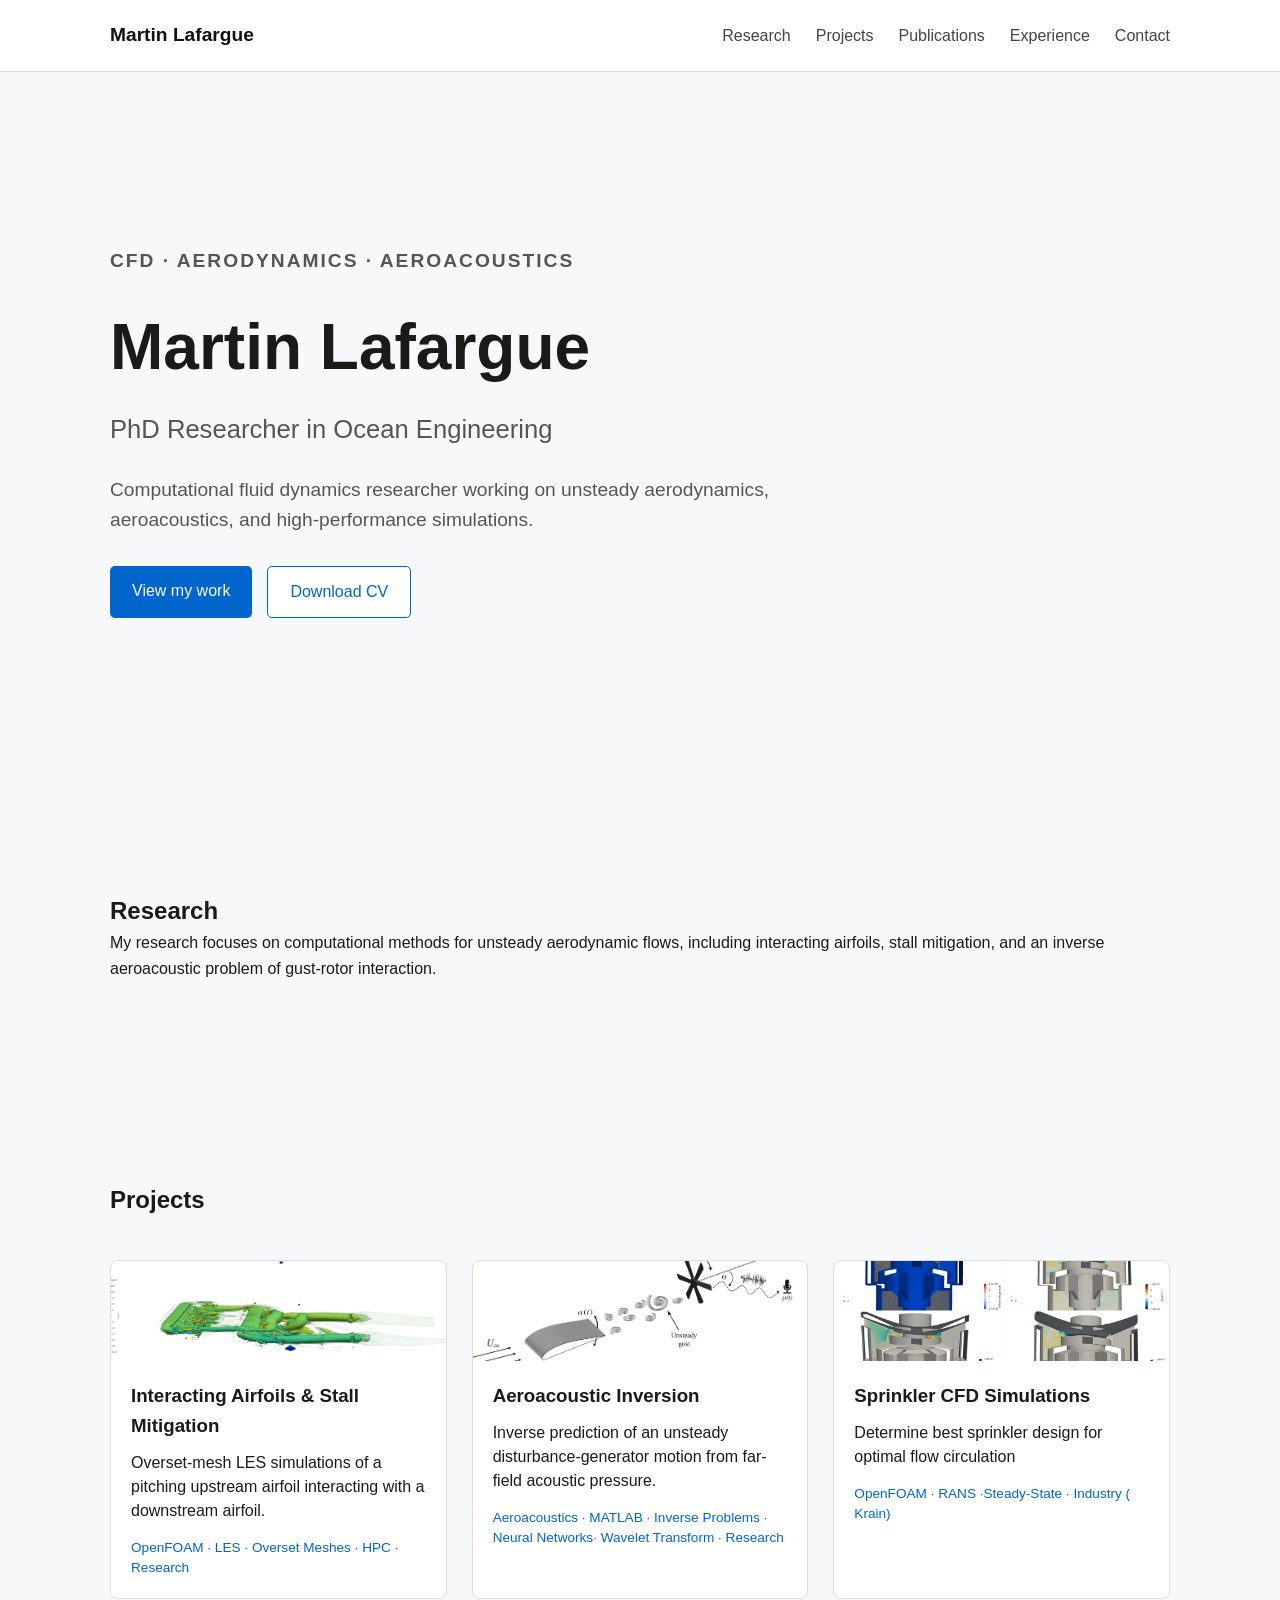
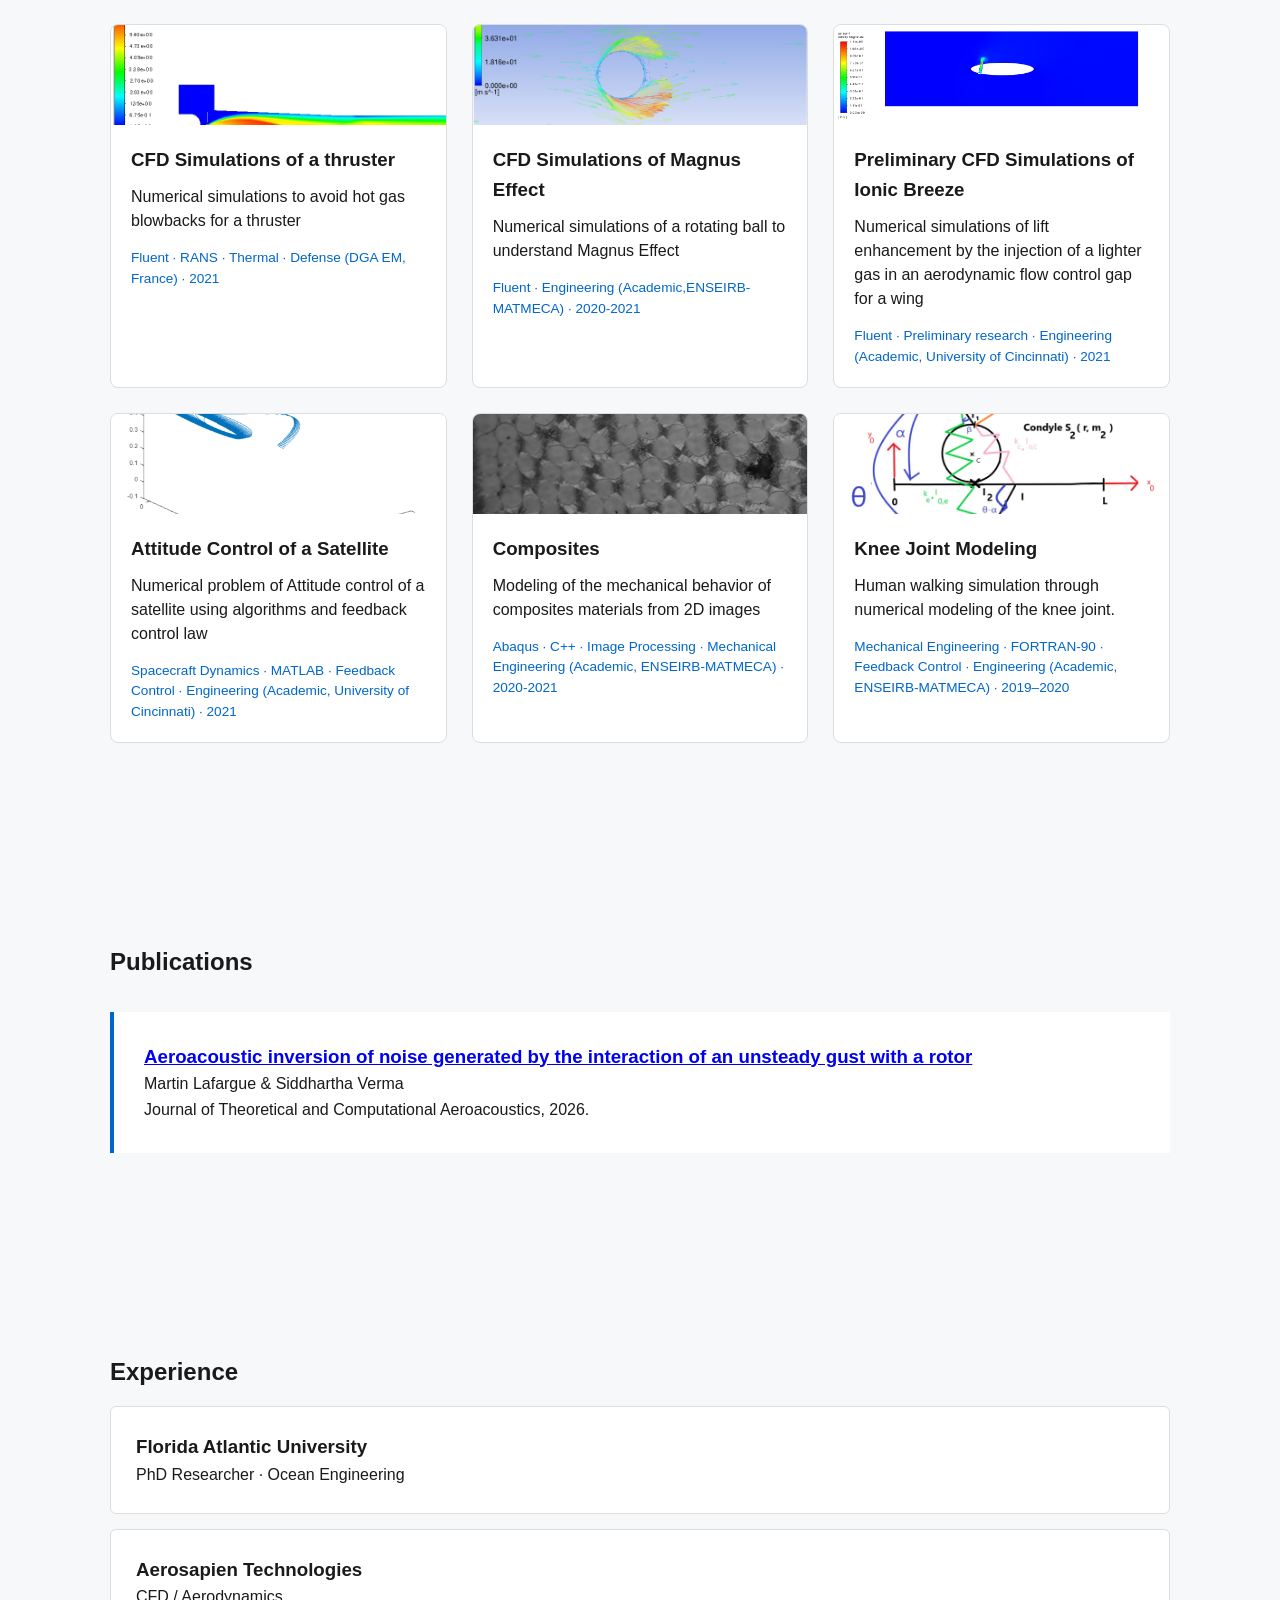
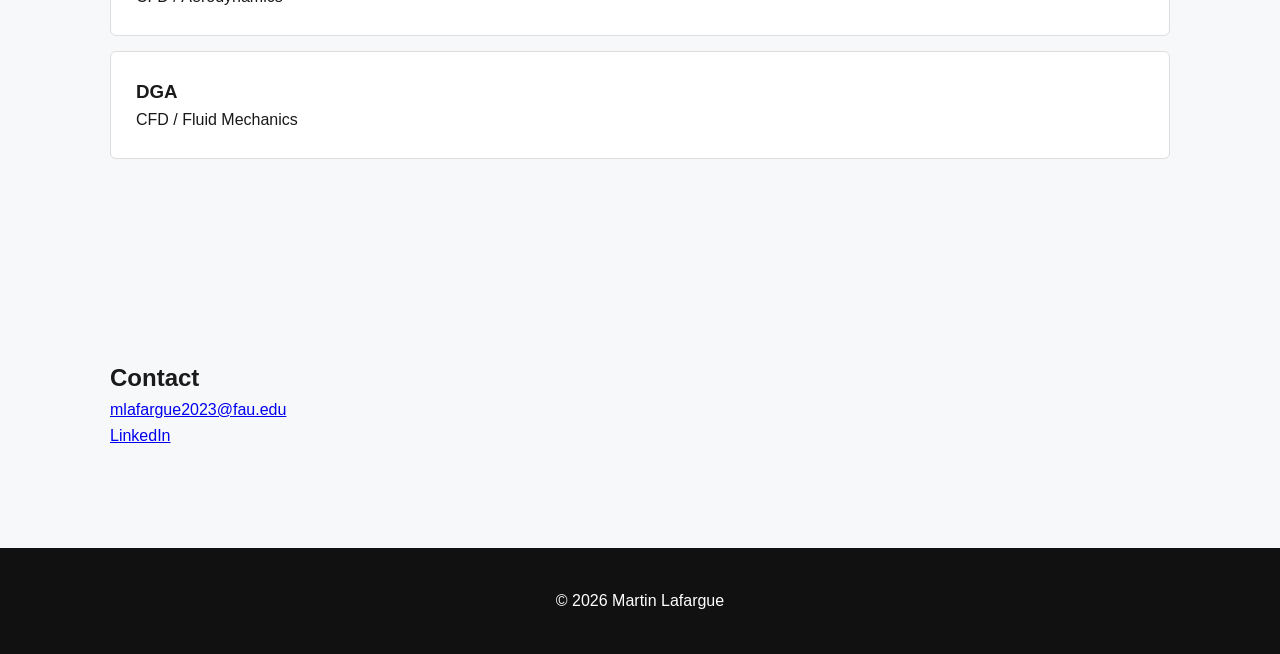
==== index.html @ ca2415ce "initial website" ====
<!DOCTYPE html>
<html lang="en">
<head>
    <meta charset="UTF-8">
    <meta name="viewport" content="width=device-width, initial-scale=1.0">

    <title>Martin Lafargue | CFD & Aerodynamics</title>

    <link rel="stylesheet" href="style.css">
</head>

<body>

<header>
    <nav>
        <a href="#home" class="logo">Martin Lafargue</a>

        <div class="nav-links">
            <a href="#research">Research</a>
            <a href="#projects">Projects</a>
            <a href="#publications">Publications</a>
            <a href="#experience">Experience</a>
            <a href="#contact">Contact</a>
        </div>
    </nav>
</header>


<main>

<section id="home" class="hero">

    <div class="hero-text">

        <p class="eyebrow">
            CFD · AERODYNAMICS · AEROACOUSTICS
        </p>

        <h1>
            Martin Lafargue
        </h1>

        <h2>
            PhD Researcher in Ocean Engineering
        </h2>

        <p>
            Computational fluid dynamics researcher working on
            unsteady aerodynamics, aeroacoustics,
            and high-performance simulations.
        </p>

        <div class="buttons">
            <a href="#projects" class="button">
                View my work
            </a>

            <a href="Martin_Lafargue_Resume.pdf" class="button secondary">
                Download CV
            </a>
        </div>

    </div>

</section>


<section id="research">

    <h2>Research</h2>

    <p>
        My research focuses on computational methods for unsteady
        aerodynamic flows, including interacting airfoils, stall
        mitigation, and an inverse aeroacoustic problem of gust-rotor interaction.
        
    </p>

</section>


<section id="projects">

    <h2>Projects</h2>

    <div class="projects">

      
         <article class="project">

           <div class="project-image">
            <img src="images/Q_crit.png"
                 alt="Q criterion colored by vorticity of two interacting airfoils">

            <a href="projects/inversion.html" class="project-overlay">
                <span>View Project →</span>
        </a>
	 
	   </div>
	       <div class="project-content">


	      <h3>Interacting Airfoils & Stall Mitigation</h3>

            <p>
                Overset-mesh LES simulations of a pitching upstream
                airfoil interacting with a downstream airfoil.
            </p>

            <p class="tags">
                OpenFOAM · LES · Overset Meshes · HPC · Research
            </p>
 	</div>
        </article>

        
        
           
        
        <article class="project">

           <div class="project-image">
            <img src="images/Paper_Setup_v5.png"
                 alt="Aeroacoustic Inversion">

            <a href="projects/inversion.html" class="project-overlay">
                <span>View Project →</span>
        </a>
	 
	   </div>
	       <div class="project-content">


	     <h3>Aeroacoustic Inversion</h3>

            <p>
                Inverse prediction of an unsteady disturbance-generator
                motion from far-field acoustic pressure.
            </p>

            <p class="tags">
                Aeroacoustics · MATLAB · Inverse Problems · Neural Networks· Wavelet Transform  · Research
            </p>
 	</div>
        </article>


        
        
       
<article class="project">

    <div class="project-image">
            <img src="images/sprinkler.png"
                 alt="Cut of the flow in a sprinkler">

	    <a href="projects/sprinkler.html" class="project-overlay">
	 	<span>View Project →</span>
        </a>
    </div>
        <div class="project-content">
 	 <h3>Sprinkler CFD Simulations</h3>

            <p>
               Determine best sprinkler design for optimal flow circulation 
            </p>

            <p class="tags">
                OpenFOAM · RANS ·Steady-State · Industry ( Krain)

            </p>


        </div>


</article>

        
        
   <article class="project">

    <div class="project-image">
            <img src="images/thruster.png"
                 alt="Mach contour of a thruster geometry">

	    <a href="projects/thruster.html" class="project-overlay">
	 	<span>View Project →</span>
        </a>
    </div>
        <div class="project-content">
 	 <h3> CFD Simulations of a thruster</h3>

            <p>
                Numerical simulations to avoid hot gas blowbacks for a thruster
            </p>

            <p class="tags">
            	Fluent · RANS · Thermal · Defense (DGA EM, France) · 2021



            </p>


        </div>


</article>
        
        <article class="project">

           <div class="project-image">
            <img src="images/Magnus.png"
                 alt="Magnus effect simulation">

            <a href="projects/Magnus_effect.html" class="project-overlay">
                <span>View Project →</span>
        </a>
	 
	   </div>
	       <div class="project-content">


	     <h3> CFD Simulations of Magnus Effect</h3>

            <p>
                Numerical simulations of a rotating ball to understand Magnus Effect
            </p>

            <p class="tags">
                Fluent · Engineering (Academic,ENSEIRB-MATMECA) · 2020-2021

            </p>

	 </div>

        </article>



     <article class="project">

    <div class="project-image">
            <img src="images/VelocityAFCfront.jpg"
                 alt="Velocity contour of a wing with Aerodynamic Flow Control">

	    <a href="projects/ionic_breeze.html" class="project-overlay">
	 	<span>View Project →</span>
        </a>
    </div>
        <div class="project-content">
 	<h3> Preliminary CFD Simulations of Ionic Breeze</h3>

            <p>
                Numerical simulations of lift enhancement by the injection of a lighter gas in an aerodynamic flow control gap for a wing
            </p>

            <p class="tags">
                Fluent · Preliminary research · Engineering (Academic, University of Cincinnati) · 2021

            </p>
        </div>


</article>


	
        
        
        <article class="project">

    <div class="project-image">
            <img src="images/Attitude.png"
                 alt="3D Plot of angular velocities">

	    <a href="projects/attitude_control.html" class="project-overlay">
	 	<span>View Project →</span>
        </a>
    </div>
        <div class="project-content">
 	<h3> Attitude Control of a Satellite</h3>

            <p>
                Numerical problem of Attitude control of a satellite using algorithms and feedback control law
            </p>

            <p class="tags">
                Spacecraft Dynamics · MATLAB · Feedback Control · Engineering (Academic, University of Cincinnati) · 2021

            </p>
        </div>


</article>


      <article class="project">

           <div class="project-image">
            <img src="images/composites.png"
                 alt="2D modeling of composites behavior">

            <a href="projects/composites.html" class="project-overlay">
                <span>View Project →</span>
        </a>
	 
	   </div>
	       <div class="project-content">


	      <h3> Composites</h3>

            <p>
                Modeling of the mechanical behavior of composites materials from 2D images
            </p>

            <p class="tags">
                Abaqus · C++ · Image Processing · Mechanical Engineering (Academic, ENSEIRB-MATMECA) · 2020-2021

            </p>
	 </div>

        </article>


<article class="project">

    <div class="project-image">
            <img src="images/knee-joint.jpg"
                 alt="Numerical modeling of the knee joint">

	    <a href="projects/knee-joint.html" class="project-overlay">
	 	<span>View Project →</span>
        </a>
    </div>
        <div class="project-content">

            <h3>Knee Joint Modeling</h3>

            <p>
                Human walking simulation through numerical modeling
                of the knee joint.
            </p>

            <p class="tags">
                Mechanical Engineering · FORTRAN-90 · Feedback Control ·
                Engineering (Academic, ENSEIRB-MATMECA) · 2019–2020
            </p>

        </div>


</article>




</section>


<section id="publications">

    <h2>Publications</h2>

    <div class="publication">
        <h3>
		<a href="https://doi.org/10.1142/S2591728526500234">
            Aeroacoustic inversion of noise generated by the
            interaction of an unsteady gust with a rotor
		</a>
	</h3>

        <p>
            Martin Lafargue & Siddhartha Verma
        </p>

        <p>
            Journal of Theoretical and Computational Aeroacoustics,
            2026.
        </p>

    </div>

</section>


<section id="experience">

    <h2>Experience</h2>

    <div class="experience-item">

        <h3>Florida Atlantic University</h3>

        <p>PhD Researcher · Ocean Engineering</p>

    </div>

    <div class="experience-item">

        <h3>Aerosapien Technologies</h3>

        <p>CFD / Aerodynamics</p>

    </div>

    <div class="experience-item">

        <h3>DGA</h3>

        <p>CFD / Fluid Mechanics</p>

    </div>

</section>


<section id="contact">

    <h2>Contact</h2>

    <p>
        <a href="mailto:mlafargue2023@fau.edu">
            mlafargue2023@fau.edu
        </a>
    </p>

    <p>
        <a href="https://www.linkedin.com/in/martin-lafargue-6412b3197/">
            LinkedIn
        </a>
    </p>

</section>

</main>


<footer>

    <p>
        © 2026 Martin Lafargue
    </p>

</footer>

</body>
</html>
---- style.css ----
* {
    box-sizing: border-box;
    margin: 0;
    padding: 0;
}

html {
    scroll-behavior: smooth;
}

body {
    font-family: Arial, sans-serif;
    line-height: 1.6;
    color: #1a1a1a;
    background: #f7f8fa;
}

header {
    position: sticky;
    top: 0;
    background: white;
    border-bottom: 1px solid #ddd;
    z-index: 100;
}

nav {
    max-width: 1100px;
    margin: auto;
    padding: 20px;
    display: flex;
    justify-content: space-between;
    align-items: center;
}

.logo {
    font-weight: bold;
    font-size: 1.2rem;
    color: #111;
    text-decoration: none;
}

.nav-links {
    display: flex;
    gap: 25px;
}

.nav-links a {
    color: #444;
    text-decoration: none;
}

.nav-links a:hover {
    color: #0066cc;
}

main {
    max-width: 1100px;
    margin: auto;
}

section {
    padding: 100px 20px;
}


/* =========================
   HERO
========================= */

.hero {
    min-height: 80vh;
    display: flex;
    align-items: center;
}

.hero-text {
    max-width: 800px;
}

.eyebrow {
    font-size: 0.85rem;
    letter-spacing: 2px;
    color: #0066cc;
    font-weight: bold;
    margin-bottom: 20px;
}

h1 {
    font-size: 4rem;
    margin-bottom: 10px;
}

.hero h2 {
    font-size: 1.6rem;
    font-weight: normal;
    color: #555;
    margin-bottom: 25px;
}

.hero p {
    font-size: 1.2rem;
    max-width: 700px;
    color: #555;
}

.buttons {
    margin-top: 30px;
    display: flex;
    gap: 15px;
}

.button {
    display: inline-block;
    padding: 12px 22px;
    background: #0066cc;
    color: white;
    text-decoration: none;
    border-radius: 5px;
}

.button.secondary {
    background: white;
    color: #0066cc;
    border: 1px solid #0066cc;
}


/* =========================
   PROJECT GRID
========================= */

.projects {
    display: grid;
    grid-template-columns: repeat(3, 1fr);
    gap: 25px;
    margin-top: 40px;
}


/* =========================
   PROJECT CARD
========================= */

.project {
    background: white;
    border: 1px solid #ddd;
    border-radius: 8px;
    overflow: hidden;
    padding: 0;

    transition:
        transform 0.3s ease,
        box-shadow 0.3s ease;
}

.project:hover {
    transform: translateY(-4px);
    box-shadow: 0 10px 25px rgba(0, 0, 0, 0.12);
}


/* =========================
   PROJECT IMAGE
========================= */

.project-image {
    position: relative;
    width: 100%;
    height: 100px;
    overflow: hidden;
}

.project-image img {
    display: block;
    width: 100%;
    height: 100%;
    object-fit: cover;
}


/* =========================
   HOVER OVERLAY
========================= */

.project-overlay {
    position: absolute;
    top: 0;
    left: 0;
    right: 0;
    bottom: 0;

    display: flex;
    align-items: center;
    justify-content: center;

    background: rgba(0, 0, 0, 0.55);

    opacity: 0;
    visibility: hidden;

    text-decoration: none;

    transition: opacity 0.3s ease;
}

.project-image:hover .project-overlay {
    opacity: 1;
    visibility: visible;
}

.project-overlay span {
    color: white;
    font-size: 0.9rem;
    font-weight: 600;

    padding: 8px 16px;

    border: 1px solid white;
    border-radius: 50px;
}


/* =========================
   PROJECT CONTENT
========================= */

.project-content {
    padding: 20px;
}

.project-content h3 {
    margin-bottom: 10px;
}

.project-content p {
    line-height: 1.5;
}

.project-content .tags {
    margin-top: 15px;
    margin-bottom: 0;
    font-size: 0.85rem;
    color: #0066cc;
}


/* =========================
   OTHER SECTIONS
========================= */

.publication {
    background: white;
    padding: 30px;
    margin-top: 30px;
    border-left: 4px solid #0066cc;
}

.experience-item {
    background: white;
    padding: 25px;
    margin-top: 15px;
    border: 1px solid #ddd;
    border-radius: 6px;
}


/* =========================
   TAGS
========================= */

.tags {
    margin-top: 20px;
    font-size: 0.9rem;
    color: #0066cc;
}


/* =========================
   FOOTER
========================= */

footer {
    text-align: center;
    padding: 40px;
    background: #111;
    color: white;
}


/* =========================
   MOBILE
========================= */

@media (max-width: 800px) {

    .nav-links {
        display: none;
    }

    h1 {
        font-size: 3rem;
    }

    .projects {
        grid-template-columns: 1fr;
    }

    .project-image {
        height: 120px;
    }
}
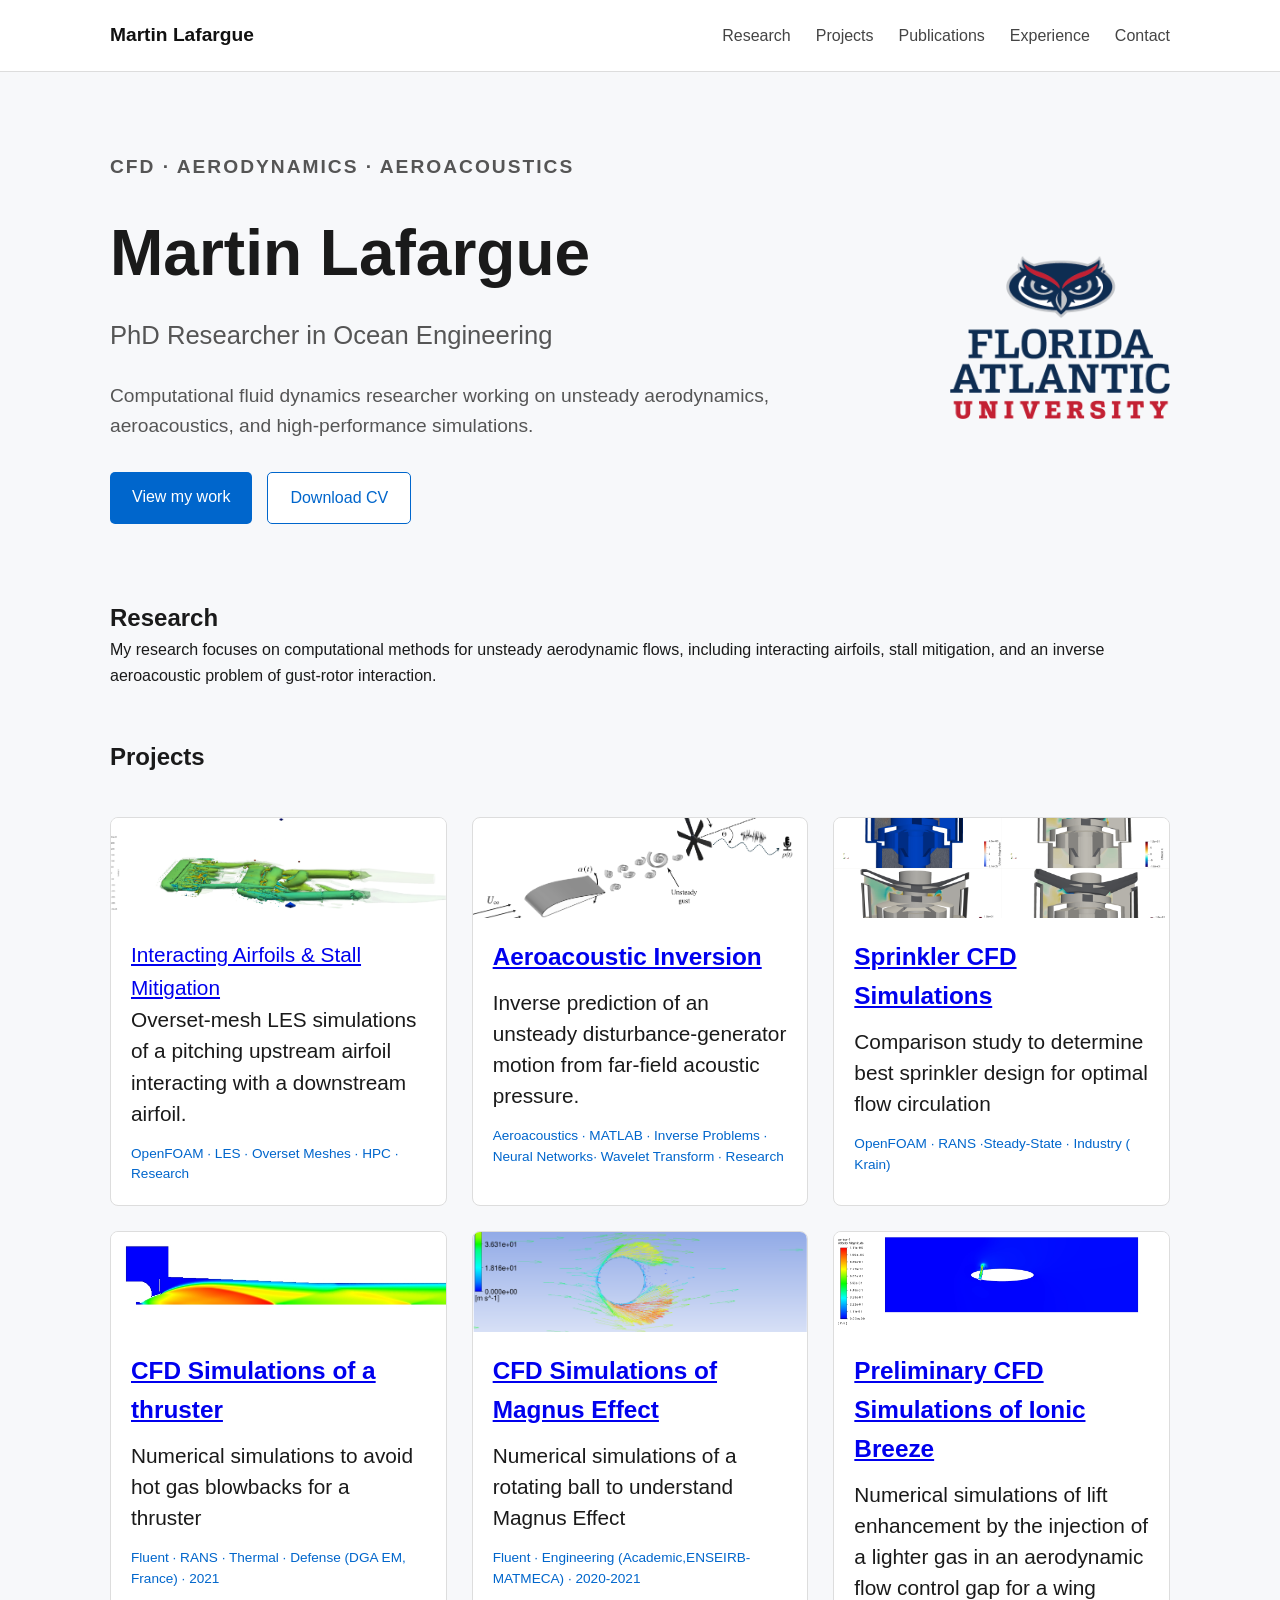
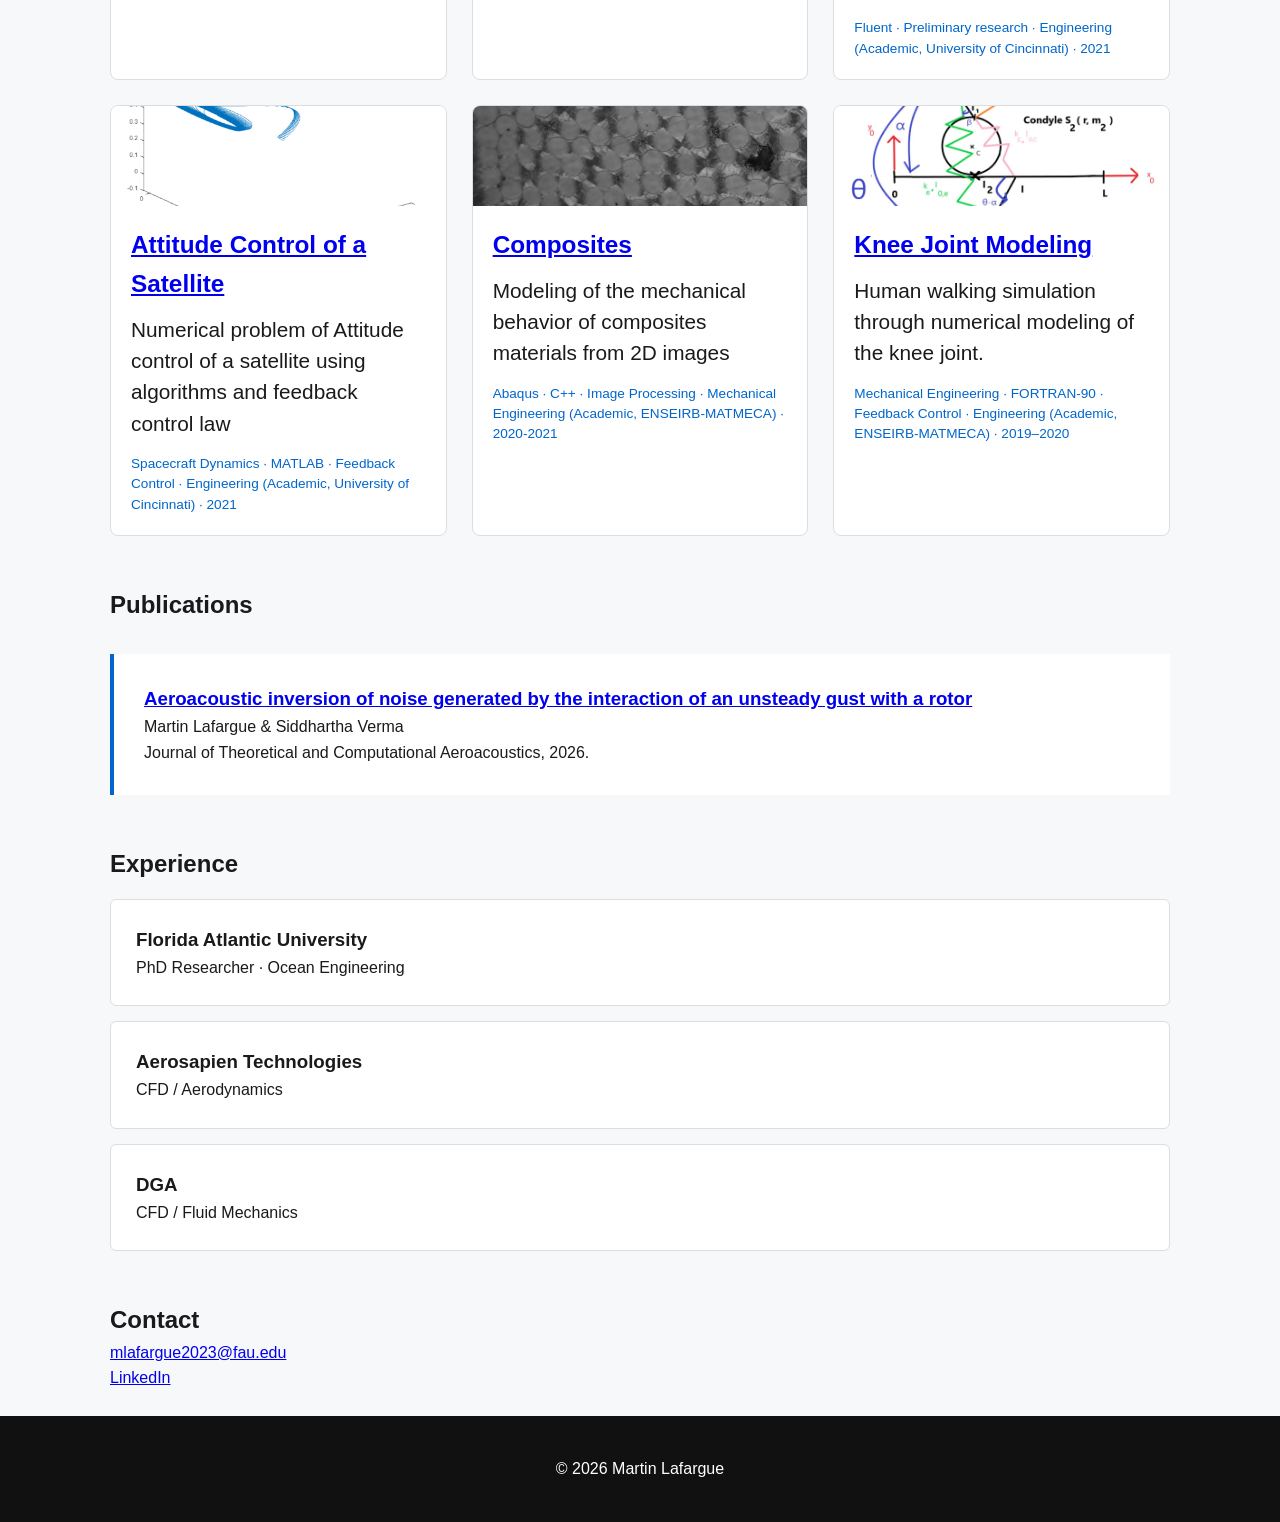
==== commit 09646da0: "functional website" ====
--- a/index.html
+++ b/index.html
@@ -61,6 +61,10 @@
         </div>
 
     </div>
+  <div class="hero-logo">
+        <img src="images/FAU.png"
+             alt="Florida Atlantic University logo">
+    </div>
 
 </section>
 
@@ -92,7 +96,7 @@
             <img src="images/Q_crit.png"
                  alt="Q criterion colored by vorticity of two interacting airfoils">
 
-            <a href="projects/inversion.html" class="project-overlay">
+            <a href="projects/stall.html" class="project-overlay">
                 <span>View Project →</span>
         </a>
 	 
@@ -100,7 +104,11 @@
 	       <div class="project-content">
 
 
-	      <h3>Interacting Airfoils & Stall Mitigation</h3>
+	
+    
+	</h3><a href="projects/stall.html">Interacting Airfoils & Stall Mitigation
+		</a>
+	</h3>
 
             <p>
                 Overset-mesh LES simulations of a pitching upstream
@@ -131,7 +139,9 @@
 	       <div class="project-content">
 
 
-	     <h3>Aeroacoustic Inversion</h3>
+	     <h3><a href="projects/inversion.html"> Aeroacoustic Inversion
+		</a>
+ 		</h3>
 
             <p>
                 Inverse prediction of an unsteady disturbance-generator
@@ -159,10 +169,12 @@
         </a>
     </div>
         <div class="project-content">
- 	 <h3>Sprinkler CFD Simulations</h3>
-
-            <p>
-               Determine best sprinkler design for optimal flow circulation 
+ 	 <h3>  <a href="projects/sprinkler.html" >Sprinkler CFD Simulations
+	 </a>
+	 </h3>
+
+            <p>
+               Comparison study to determine best sprinkler design for optimal flow circulation 
             </p>
 
             <p class="tags">
@@ -189,7 +201,7 @@
         </a>
     </div>
         <div class="project-content">
- 	 <h3> CFD Simulations of a thruster</h3>
+ 	 <h3> <a href="projects/thruster.html">CFD Simulations of a thruster  </a> </h3>
 
             <p>
                 Numerical simulations to avoid hot gas blowbacks for a thruster
@@ -222,7 +234,8 @@
 	       <div class="project-content">
 
 
-	     <h3> CFD Simulations of Magnus Effect</h3>
+	     <h3> <a href="projects/Magnus_effect.html"> CFD Simulations of Magnus Effect    </a>
+	 </h3>
 
             <p>
                 Numerical simulations of a rotating ball to understand Magnus Effect
@@ -250,7 +263,7 @@
         </a>
     </div>
         <div class="project-content">
- 	<h3> Preliminary CFD Simulations of Ionic Breeze</h3>
+ 	<h3><a href="projects/ionic_breeze.html"> Preliminary CFD Simulations of Ionic Breeze </a> </h3>
 
             <p>
                 Numerical simulations of lift enhancement by the injection of a lighter gas in an aerodynamic flow control gap for a wing
@@ -280,7 +293,7 @@
         </a>
     </div>
         <div class="project-content">
- 	<h3> Attitude Control of a Satellite</h3>
+ 	<h3><a href="projects/attitude_control.html"> Attitude Control of a Satellite  </a> </h3>
 
             <p>
                 Numerical problem of Attitude control of a satellite using algorithms and feedback control law
@@ -310,7 +323,8 @@
 	       <div class="project-content">
 
 
-	      <h3> Composites</h3>
+	      <h3> <a href="projects/composites.html" > Composites</a>
+	  </h3>
 
             <p>
                 Modeling of the mechanical behavior of composites materials from 2D images
@@ -331,13 +345,13 @@
             <img src="images/knee-joint.jpg"
                  alt="Numerical modeling of the knee joint">
 
-	    <a href="projects/knee-joint.html" class="project-overlay">
+	    <a href="projects/knee_joint.html" class="project-overlay">
 	 	<span>View Project →</span>
         </a>
     </div>
         <div class="project-content">
 
-            <h3>Knee Joint Modeling</h3>
+            <h3><a href="projects/knee_joint.html">Knee Joint Modeling  </a> </h3>
 
             <p>
                 Human walking simulation through numerical modeling
--- a/style.css
+++ b/style.css
@@ -59,22 +59,40 @@
 }
 
 section {
-    padding: 100px 20px;
+    padding: 25px 20px;
 }
 
 
 /* =========================
    HERO
 ========================= */
-
 .hero {
-    min-height: 80vh;
-    display: flex;
+    display: flex;
+    flex-direction: row;
     align-items: center;
+    justify-content: space-between;
+    gap: 60px;
+    min-height: auto;
+    padding: 80px 20px 50px;
 }
 
 .hero-text {
-    max-width: 800px;
+    flex: 1;
+    max-width: 750px;
+}
+
+.hero-logo {
+    flex-shrink: 0;
+    width: 240px;
+    display: flex;
+    justify-content: flex-end;
+    align-items: center;
+}
+
+.hero-logo img {
+    display: block;
+    width: 220px;
+    height: auto;
 }
 
 .eyebrow {
@@ -157,6 +175,7 @@
     transform: translateY(-4px);
     box-shadow: 0 10px 25px rgba(0, 0, 0, 0.12);
 }
+
 
 
 /* =========================
@@ -226,10 +245,18 @@
 
 .project-content {
     padding: 20px;
+    font-size: 1.3rem;
 }
 
 .project-content h3 {
     margin-bottom: 10px;
+    color: inherit;
+    text-decoration: none;
+}
+
+.project-content h3 a:hover {
+    color: inherit;
+    text-decoration: none;
 }
 
 .project-content p {
@@ -309,3 +336,112 @@
         height: 120px;
     }
 }
+
+/* =========================
+   PROJECT PAGE
+   ========================= */
+
+.project-page {
+    max-width: 900px;
+    margin: auto;
+}
+
+.back-link {
+    display: inline-block;
+    margin-bottom: 40px;
+    color: #0066cc;
+    text-decoration: none;
+}
+
+.back-link:hover {
+    text-decoration: underline;
+}
+
+.project-page h1 {
+    margin-bottom: 20px;
+}
+
+.project-intro {
+    font-size: 1.2rem;
+    color: #555;
+    max-width: 750px;
+    margin-bottom: 40px;
+}
+
+.project-main-image {
+    width: 100%;
+    height: 400px;
+    overflow: hidden;
+    border-radius: 8px;
+    margin-bottom: 60px;
+}
+
+.project-main-image img {
+    width: 100%;
+    height: 100%;
+    object-fit: contain;
+}
+
+.project-section {
+    margin-bottom: 50px;
+}
+
+.project-section h2,
+.project-source h2 {
+    margin-bottom: 20px;
+}
+
+.project-section p {
+    margin-bottom: 15px;
+    color: #444;
+}
+
+.project-images {
+    display: grid;
+    grid-template-columns: repeat(2, 1fr);
+    gap: 25px;
+    margin-bottom: 60px;
+}
+
+.project-detail-image {
+    height: 280px;
+    overflow: hidden;
+    border-radius: 8px;
+}
+
+.project-detail-image img {
+    width: 100%;
+    height: 100%;
+    object-fit: contain;
+}
+
+.project-source {
+    background: white;
+    padding: 30px;
+    border-left: 4px solid #0066cc;
+    margin-top: 40px;
+}
+
+.project-source p {
+    margin-bottom: 20px;
+    color: #555;
+}
+
+
+/* Mobile */
+
+@media (max-width: 800px) {
+
+    .project-main-image {
+        height: 250px;
+    }
+
+    .project-images {
+        grid-template-columns: 1fr;
+    }
+
+    .project-detail-image {
+        height: 220px;
+    }
+
+}
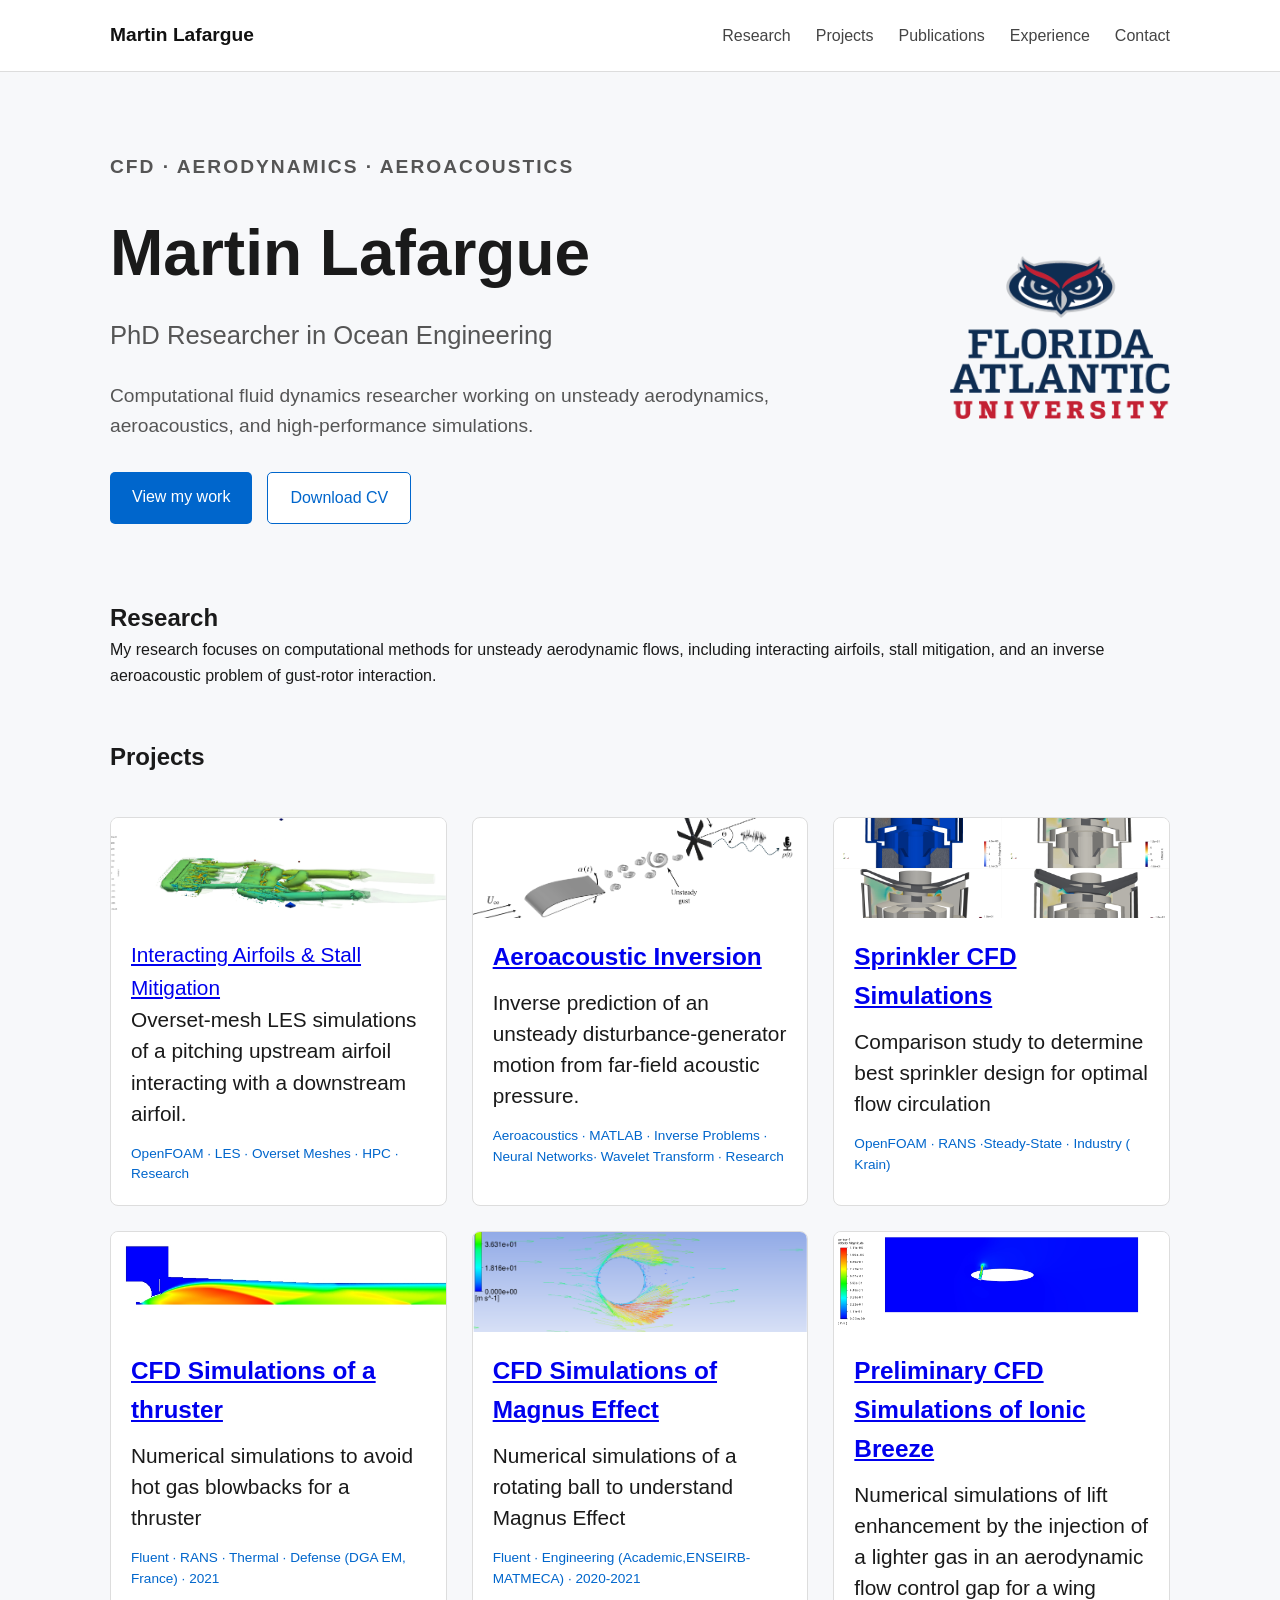
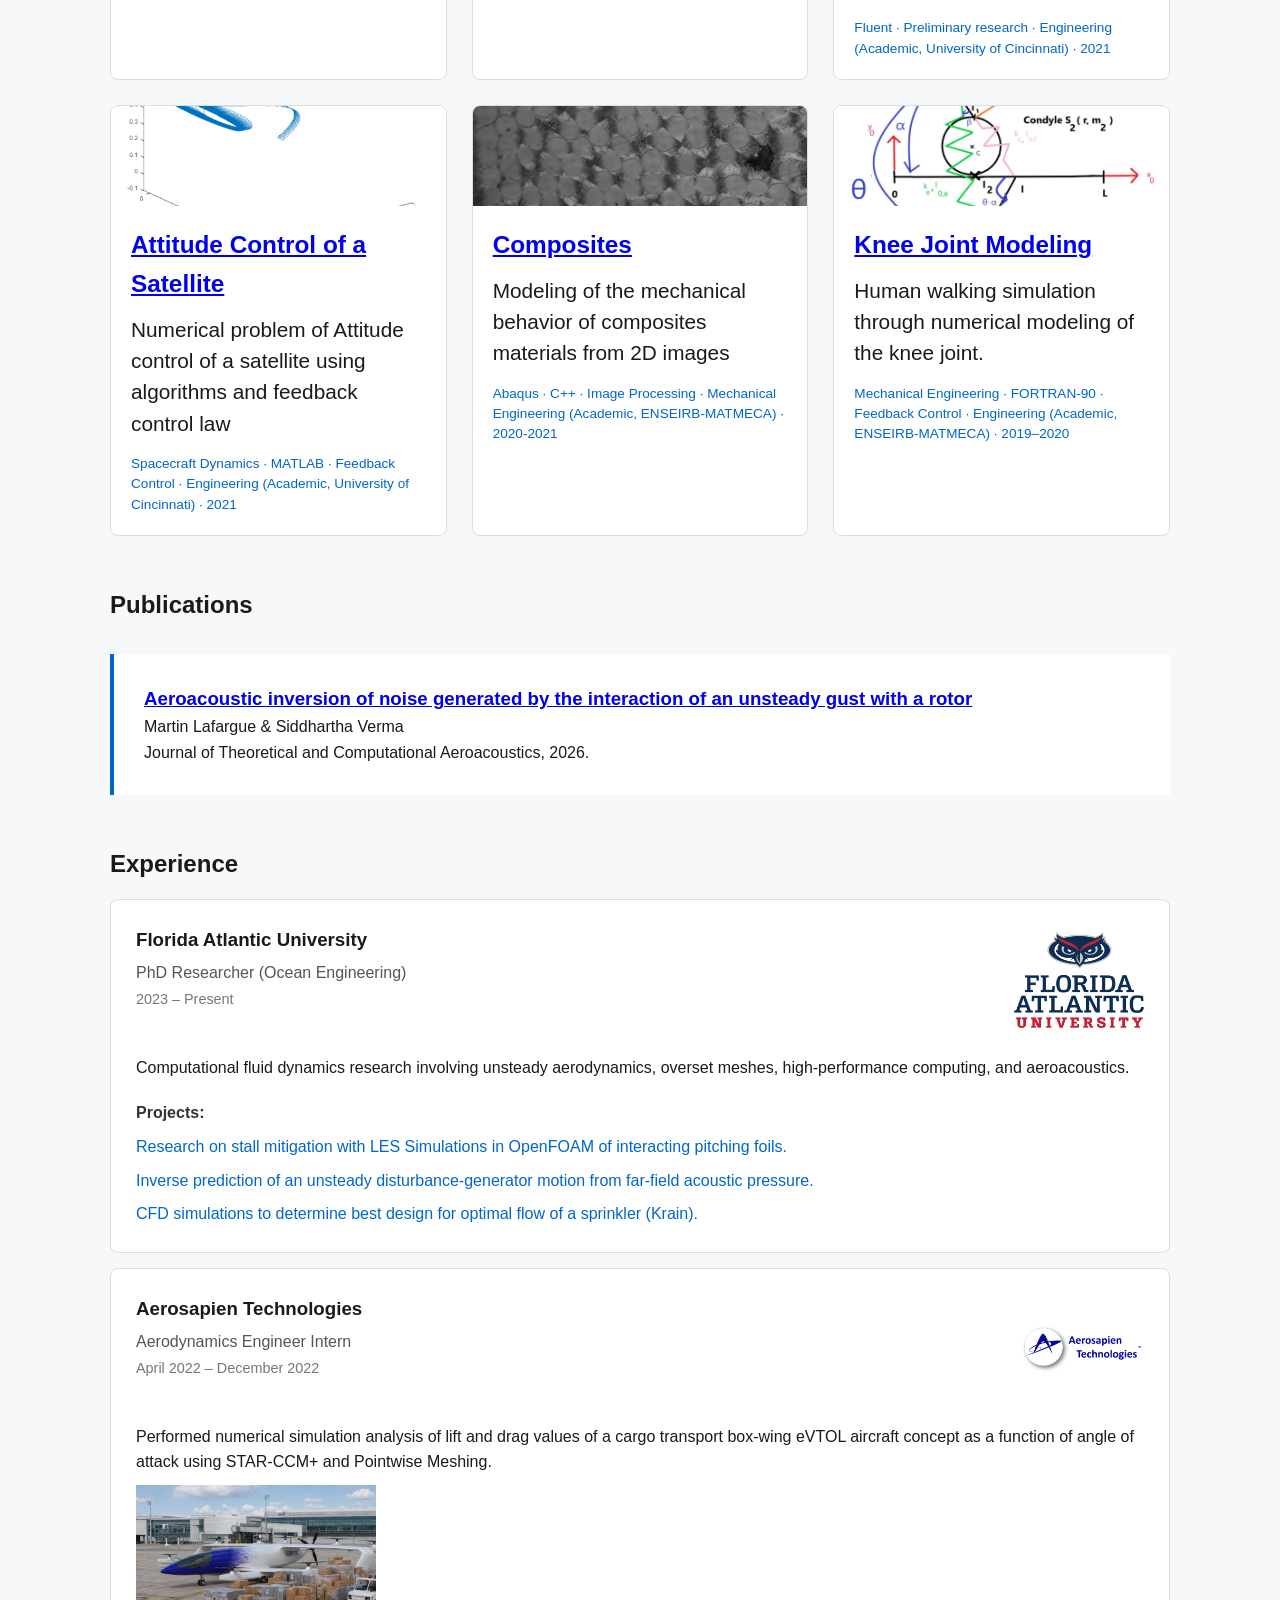
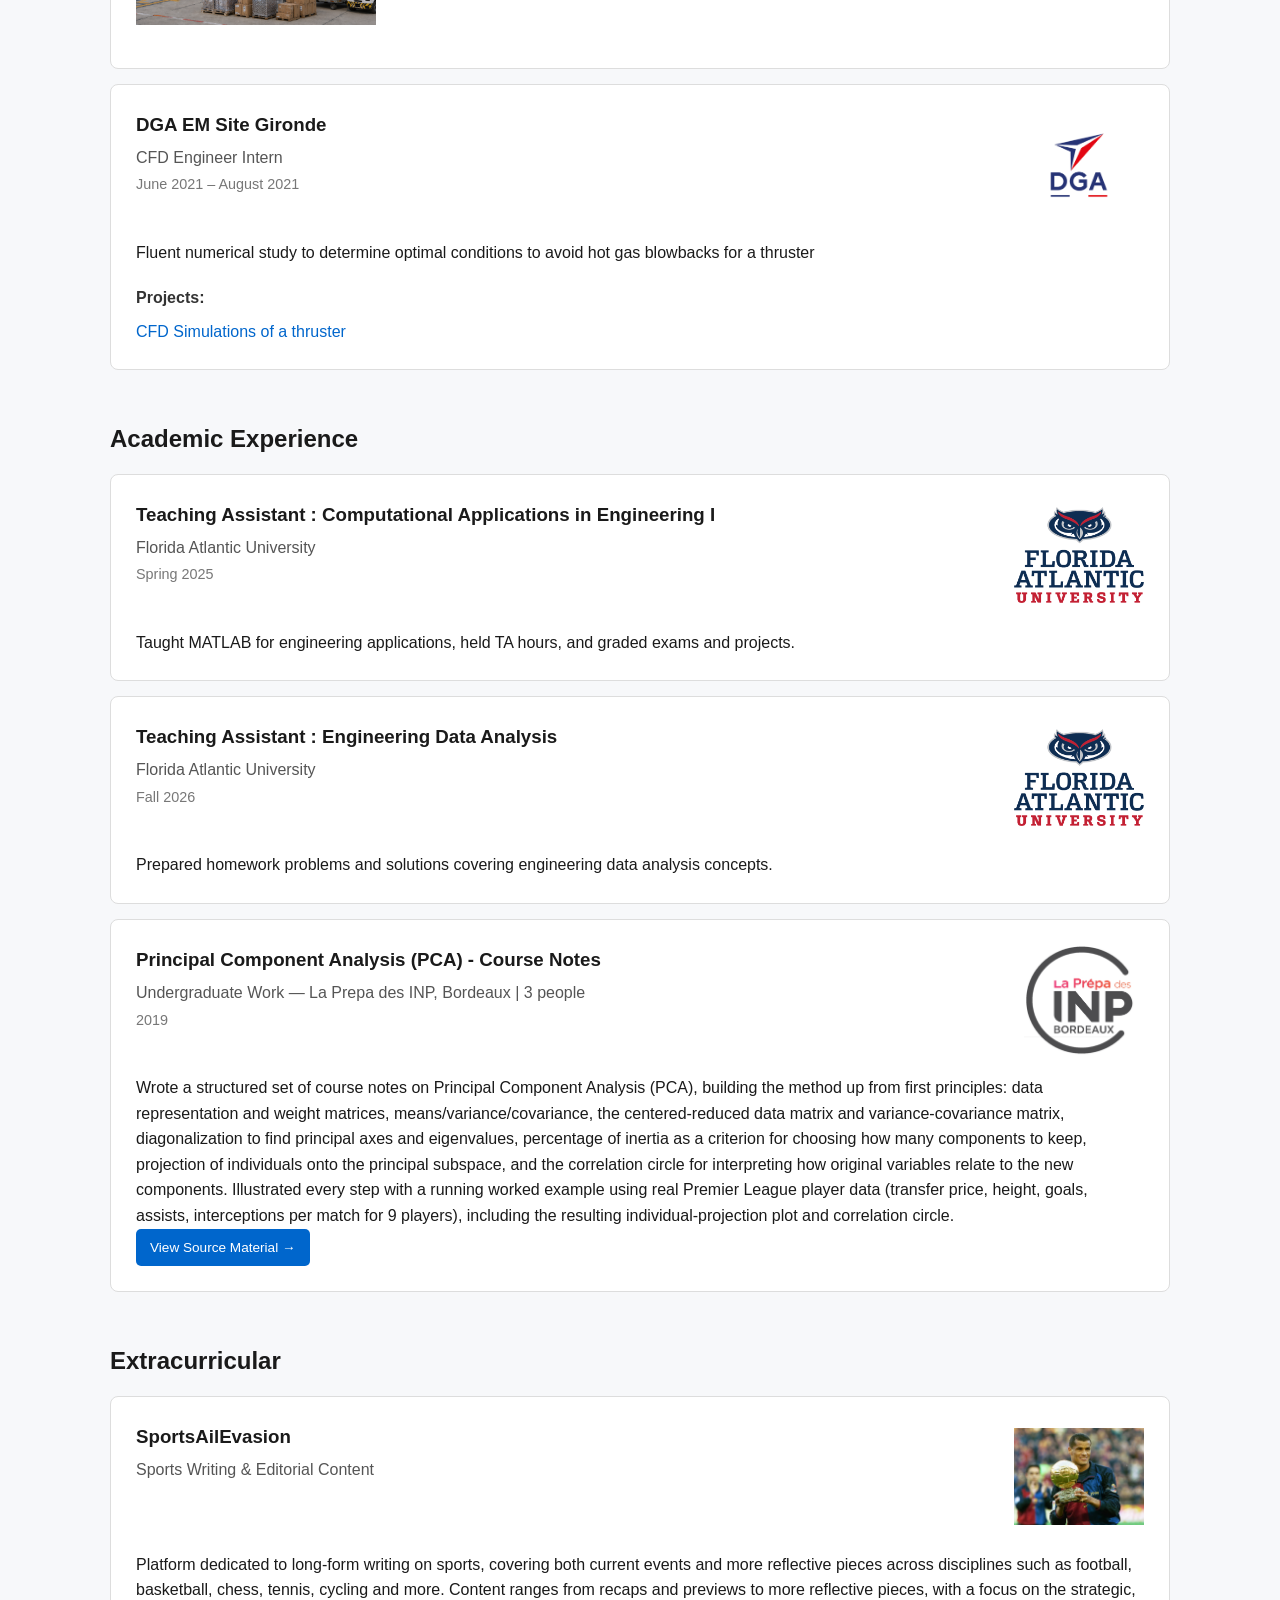
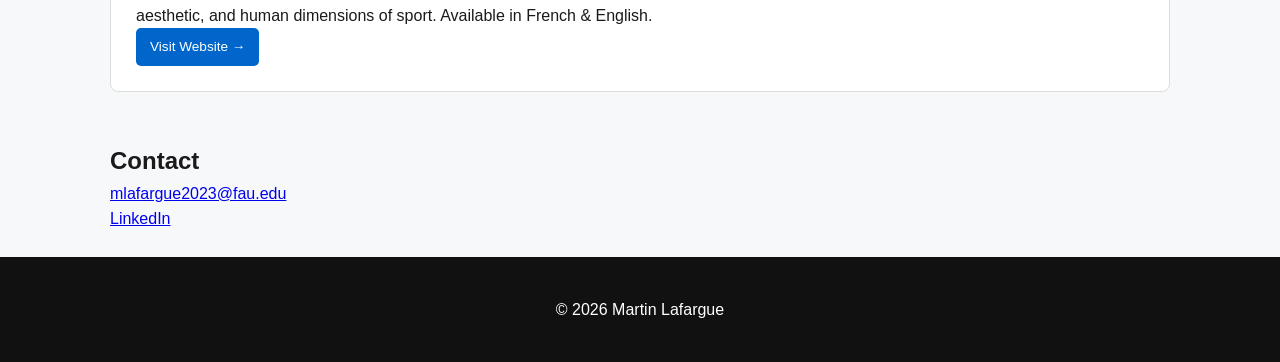
==== commit d56bc4d8: "good to go" ====
--- a/index.html
+++ b/index.html
@@ -404,33 +404,240 @@
 
     <h2>Experience</h2>
 
+<div class="experience-item">
+
+    <div class="experience-header">
+        <div>
+            <h3>Florida Atlantic University</h3>
+            <p class="experience-role">PhD Researcher (Ocean Engineering)</p>
+            <p class="experience-date">2023 – Present</p>
+        </div>
+
+        <img
+            src="images/FAU.png"
+            alt="Florida Atlantic University logo"
+            class="experience-logo"
+        >
+    </div>
+
+    <p>
+        Computational fluid dynamics research involving unsteady aerodynamics,
+        overset meshes, high-performance computing, and aeroacoustics.
+    </p>
+
+    <div class="experience-projects">
+        <span>Projects:</span>
+
+
+ <div class="project-links">
+        <a href="projects/stall.html">
+            Research on stall mitigation with LES Simulations in OpenFOAM of interacting pitching foils.
+        </a>
+
+    
+        <a href="projects/inversion.html">
+           Inverse prediction of an unsteady disturbance-generator motion from far-field acoustic pressure.
+        </a>
+        
+          <a href="projects/sprinkler.html">
+            CFD simulations to determine best design for optimal flow of a sprinkler (Krain).
+        </a>
+ </div>
+    </div>
+
+</div>
+
+
+<div class="experience-item">
+
+    <div class="experience-header">
+        <div>
+            <h3>Aerosapien Technologies</h3>
+            <p class="experience-role">Aerodynamics Engineer Intern</p>
+            <p class="experience-date">April 2022 – December 2022</p>
+        </div>
+
+        <img
+            src="images/aerosapien.png"
+            alt="Aerosapien Technologies Logo"
+            class="experience-logo"
+        >
+    </div>
+
+    <p>
+        Performed numerical simulation analysis of lift and drag values of a cargo transport box-wing eVTOL aircraft concept as a function of angle of attack using STAR-CCM+ and Pointwise Meshing.
+    </p>
+    
+    <img
+    src="images/box_wing.png"
+    alt="Illustrative box-wing aircraft configuration"
+    class="experience-image"
+    >
+
+    
+ </div>
+ <div class="experience-item">
+
+    <div class="experience-header">
+        <div>
+            <h3>DGA EM Site Gironde </h3>
+            <p class="experience-role">CFD Engineer Intern</p>
+            <p class="experience-date">June 2021 – August 2021 </p>
+        </div>
+
+        <img
+            src="images/DGA.png"
+            alt="DGA logo"
+            class="experience-logo"
+        >
+    </div>
+
+    <p>
+       Fluent numerical study to determine optimal conditions to avoid hot gas blowbacks for a thruster
+    </p>
+
+    <div class="experience-projects">
+        <span>Projects:</span>
+
+
+ <div class="project-links">
+        <a href="projects/thruster.html">
+         CFD Simulations of a thruster
+        </a>
+ </div>
+    </div>
+
+</div>
+
+
+
+</section>
+<section id="academic">
+    <h2>Academic Experience</h2>
+
+
     <div class="experience-item">
 
-        <h3>Florida Atlantic University</h3>
-
-        <p>PhD Researcher · Ocean Engineering</p>
-
-    </div>
+        <div class="experience-header">
+            <div>
+                <h3>Teaching Assistant : Computational Applications in Engineering I</h3>
+                <p class="experience-role">
+                    Florida Atlantic University
+                </p>
+                <p class="experience-date">Spring 2025</p>
+            </div>
+
+            <img
+                src="images/FAU.png"
+                alt="Florida Atlantic University logo"
+                class="experience-logo"
+            >
+        </div>
+
+        <p>
+            Taught MATLAB for engineering applications, held TA hours, and
+            graded exams and projects.
+        </p>
+
+    </div>
+
 
     <div class="experience-item">
 
-        <h3>Aerosapien Technologies</h3>
-
-        <p>CFD / Aerodynamics</p>
-
-    </div>
-
+        <div class="experience-header">
+            <div>
+                <h3>Teaching Assistant : Engineering Data Analysis</h3>
+                <p class="experience-role">
+                    Florida Atlantic University
+                </p>
+                <p class="experience-date">Fall 2026 </p>
+            </div>
+
+            <img
+                src="images/FAU.png"
+                alt="Florida Atlantic University logo"
+                class="experience-logo"
+            >
+        </div>
+
+        <p>
+            Prepared homework problems and solutions covering
+            engineering data analysis concepts.
+        </p>
+
+    </div>
+    
+    
     <div class="experience-item">
 
-        <h3>DGA</h3>
-
-        <p>CFD / Fluid Mechanics</p>
-
-    </div>
-
+        <div class="experience-header">
+            <div>
+                <h3>Principal Component Analysis (PCA) - Course Notes</h3>
+                <p class="experience-role">
+                    Undergraduate Work — La Prepa des INP, Bordeaux | 3 people
+                </p>
+                <p class="experience-date">2019</p>
+            </div>
+
+            <img
+                src="images/INP.png"
+                alt="La Prepa des INP logo"
+                class="experience-logo"
+            >
+        </div>
+
+        <p>
+            Wrote a structured set of course notes on Principal Component Analysis (PCA), building the method up from first principles: data representation and weight matrices, means/variance/covariance, the centered-reduced data matrix and variance-covariance matrix, diagonalization to find principal axes and eigenvalues, percentage of inertia as a criterion for choosing how many components to keep, projection of individuals onto the principal subspace, and the correlation circle for interpreting how original variables relate to the new components. Illustrated every step with a running worked example using real Premier League player data (transfer price, height, goals, assists, interceptions per match for 9 players), including the resulting individual-projection plot and correlation circle.
+        </p>
+        
+       <a href="reports/PCA.pdf"
+      class="button source-button"
+   target="_blank"
+   rel="noopener noreferrer">
+    View Source Material →
+</a>
+
+    </div>
+    
 </section>
 
-
+    
+ <section id="extracurricular">
+    <h2>Extracurricular</h2>
+
+    <div class="experience-item">
+
+        <div class="experience-header">
+            <div>
+                <h3>SportsAilEvasion</h3>
+                <p class="experience-role">
+                    Sports Writing & Editorial Content
+                </p>
+            </div>
+  
+            <img
+                src="images/sportsailevasion.jpg"
+                alt="SportsAilEvasion"
+                class="experience-logo"
+            >
+        </div>
+        <p>
+            Platform dedicated to long-form writing on sports, covering both current events and more reflective pieces across disciplines such as football, basketball, chess, tennis, cycling and more.
+            
+            Content ranges from recaps and previews to more reflective pieces, with a focus on the strategic, aesthetic, and human dimensions of sport. Available in French & English.
+        </p>
+
+        <div class="source-material">
+            <a href="https://www.sportsailevasion.com"
+               class="button source-button"
+               target="_blank"
+               rel="noopener noreferrer">
+                Visit Website →
+            </a>
+        </div>
+
+    </div>
+</section>   
 <section id="contact">
 
     <h2>Contact</h2>
--- a/style.css
+++ b/style.css
@@ -141,7 +141,10 @@
     color: #0066cc;
     border: 1px solid #0066cc;
 }
-
+.source-button {
+    padding: 8px 14px;
+    font-size: 0.85rem;
+}
 
 /* =========================
    PROJECT GRID
@@ -269,7 +272,25 @@
     font-size: 0.85rem;
     color: #0066cc;
 }
-
+.project-logo {
+    width: 200px;
+    height: 200px;
+    object-fit: contain;
+    flex-shrink: 0;
+
+    background: white;
+    padding: 8px;
+    border-radius: 8px;
+    border: 1px solid #e5e5e5;
+}
+
+
+.project-title {
+    display: flex;
+    justify-content: space-between;
+    align-items: center;
+    gap: 50px;
+}
 
 /* =========================
    OTHER SECTIONS
@@ -282,15 +303,85 @@
     border-left: 4px solid #0066cc;
 }
 
+
 .experience-item {
     background: white;
     padding: 25px;
     margin-top: 15px;
     border: 1px solid #ddd;
-    border-radius: 6px;
-}
-
-
+    border-radius: 8px;
+}
+
+.experience-header {
+    display: flex;
+    justify-content: space-between;
+    align-items: flex-start;
+    gap: 25px;
+    margin-bottom: 20px;
+}
+
+.experience-header h3 {
+    margin-bottom: 5px;
+}
+
+.experience-role {
+    color: #555;
+    margin-bottom: 3px;
+}
+
+.experience-date {
+    font-size: 0.9rem;
+    color: #777;
+}
+
+.experience-logo {
+    width: 130px;
+    height: 110px;
+    object-fit: contain;
+    flex-shrink: 0;
+}
+.experience-image {
+    width: 240px;
+    height: 160px;
+    object-fit: contain;
+    flex-shrink: 0;
+}
+
+.experience-projects {
+    margin-top: 20px;
+}
+
+.experience-projects > span {
+    font-weight: 600;
+    color: #333;
+}
+
+.project-links {
+    display: flex;
+    flex-wrap: wrap;
+    gap: 8px;
+    margin-top: 8px;
+}
+
+.project-links a {
+    color: #0066cc;
+    text-decoration: none;
+}
+
+.project-links a:hover {
+    text-decoration: underline;
+}
+
+@media (max-width: 600px) {
+    .experience-header {
+        align-items: center;
+    }
+
+    .experience-logo {
+        width: 55px;
+        height: 55px;
+    }
+}
 /* =========================
    TAGS
 ========================= */
